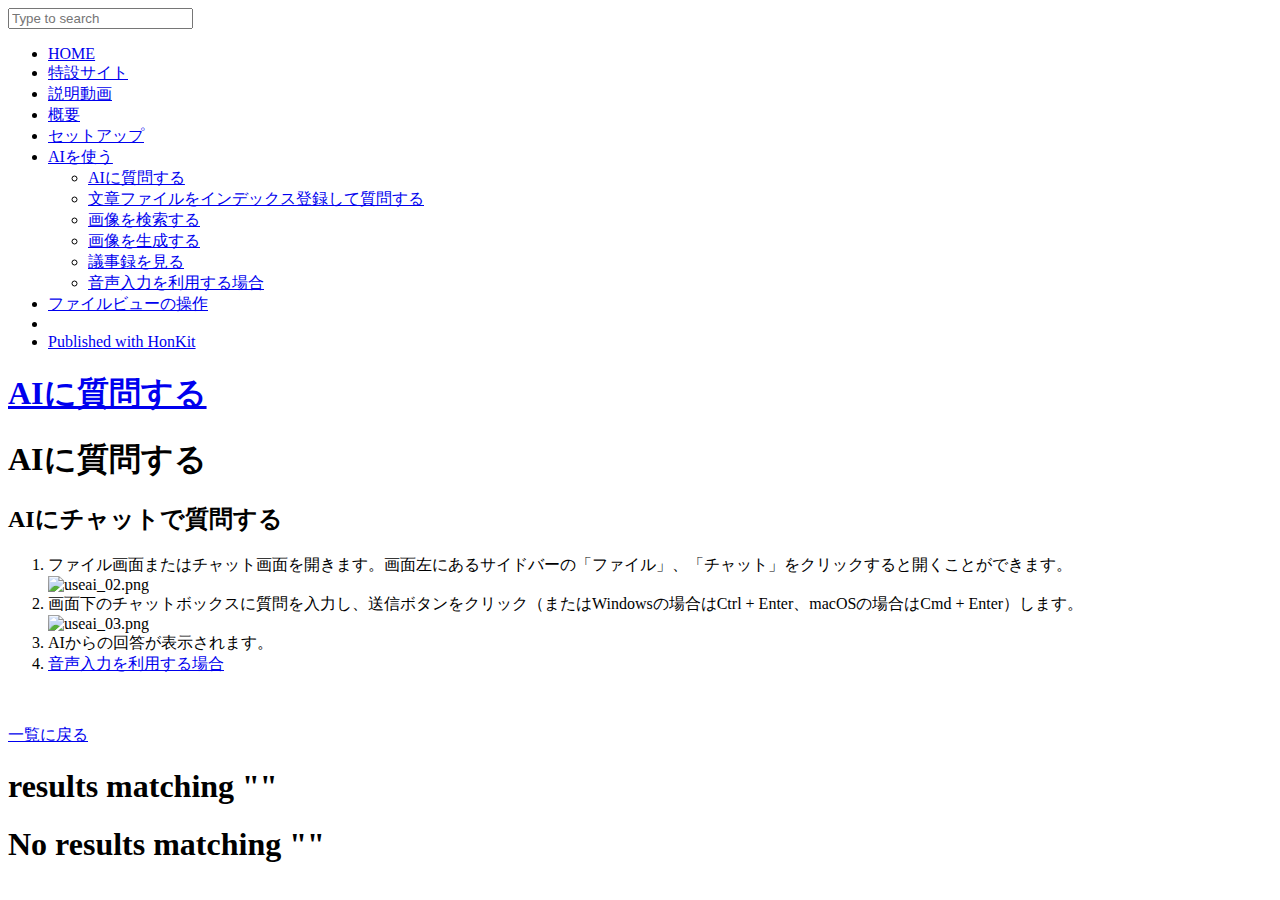
==== AskToAI.html @ 0a0de443 "Create AskToAI.html" ====
<!DOCTYPE HTML>
<html lang="" >
    <head>
        <meta charset="UTF-8">
        <title>AIに質問する · HonKit</title>
        <meta http-equiv="X-UA-Compatible" content="IE=edge" />
        <meta name="description" content="">
        <meta name="generator" content="HonKit 5.1.4">
        
        
        
    
    <link rel="stylesheet" href="gitbook/style.css">

    
            
                
                <link rel="stylesheet" href="gitbook/@honkit/honkit-plugin-highlight/website.css">
                
            
                
                <link rel="stylesheet" href="gitbook/gitbook-plugin-search/search.css">
                
            
                
                <link rel="stylesheet" href="gitbook/gitbook-plugin-fontsettings/website.css">
                
            
        

    

    
        
    
        
    
        
    
        
    
        
    
        
    

        
    
    
    <meta name="HandheldFriendly" content="true"/>
    <meta name="viewport" content="width=device-width, initial-scale=1, user-scalable=no">
    <meta name="apple-mobile-web-app-capable" content="yes">
    <meta name="apple-mobile-web-app-status-bar-style" content="black">
    <link rel="apple-touch-icon-precomposed" sizes="152x152" href="gitbook/images/apple-touch-icon-precomposed-152.png">
    <link rel="shortcut icon" href="gitbook/images/favicon.ico" type="image/x-icon">

    
    <link rel="next" href="FileIndex.html" />
    
    
    <link rel="prev" href="UseAI.html" />
    

    </head>
    <body>
        
<div class="book honkit-cloak">
    <div class="book-summary">
        
            
<div id="book-search-input" role="search">
    <input type="text" placeholder="Type to search" />
</div>

            
                <nav role="navigation">
                


<ul class="summary">
    
    

    

    
        
        
    
        <li class="chapter " data-level="1.1" data-path="./">
            
                <a href="./">
            
                    
                    HOME
            
                </a>
            

            
        </li>
    
        <li class="chapter " data-level="1.2" >
            
                <a target="_blank" href="https://ailia.ai/dx/">
            
                    
                    特設サイト
            
                </a>
            

            
        </li>
    
        <li class="chapter " data-level="1.3" >
            
                <a target="_blank" href="https://www.youtube.com/watch?v=jGhKwrF3by8">
            
                    
                    説明動画
            
                </a>
            

            
        </li>
    
        <li class="chapter " data-level="1.4" data-path="overview.html">
            
                <a href="overview.html">
            
                    
                    概要
            
                </a>
            

            
        </li>
    
        <li class="chapter " data-level="1.5" data-path="SetUp.html">
            
                <a href="SetUp.html">
            
                    
                    セットアップ
            
                </a>
            

            
        </li>
    
        <li class="chapter " data-level="1.6" data-path="UseAI.html">
            
                <a href="UseAI.html">
            
                    
                    AIを使う
            
                </a>
            

            
            <ul class="articles">
                
    
        <li class="chapter active" data-level="1.6.1" data-path="AskToAI.html">
            
                <a href="AskToAI.html">
            
                    
                    AIに質問する
            
                </a>
            

            
        </li>
    
        <li class="chapter " data-level="1.6.2" data-path="FileIndex.html">
            
                <a href="FileIndex.html">
            
                    
                    文章ファイルをインデックス登録して質問する
            
                </a>
            

            
        </li>
    
        <li class="chapter " data-level="1.6.3" data-path="SearchImage.html">
            
                <a href="SearchImage.html">
            
                    
                    画像を検索する
            
                </a>
            

            
        </li>
    
        <li class="chapter " data-level="1.6.4" data-path="GenerateImage.html">
            
                <a href="GenerateImage.html">
            
                    
                    画像を生成する
            
                </a>
            

            
        </li>
    
        <li class="chapter " data-level="1.6.5" data-path="Recording.html">
            
                <a href="Recording.html">
            
                    
                    議事録を見る
            
                </a>
            

            
        </li>
    
        <li class="chapter " data-level="1.6.6" data-path="VoiceInput.html">
            
                <a href="VoiceInput.html">
            
                    
                    音声入力を利用する場合
            
                </a>
            

            
        </li>
    

            </ul>
            
        </li>
    
        <li class="chapter " data-level="1.7" data-path="FileView.html">
            
                <a href="FileView.html">
            
                    
                    ファイルビューの操作
            
                </a>
            

            
        </li>
    

    

    <li class="divider"></li>

    <li>
        <a href="https://github.com/honkit/honkit" target="blank" class="gitbook-link">
            Published with HonKit
        </a>
    </li>
</ul>


                </nav>
            
        
    </div>

    <div class="book-body">
        
            <div class="body-inner">
                
                    

<div class="book-header" role="navigation">
    

    <!-- Title -->
    <h1>
        <i class="fa fa-circle-o-notch fa-spin"></i>
        <a href="." >AIに質問する</a>
    </h1>
</div>




                    <div class="page-wrapper" tabindex="-1" role="main">
                        <div class="page-inner">
                            
<div id="book-search-results">
    <div class="search-noresults">
    
                                <section class="normal markdown-section">
                                
                                <h1 id="aiに質問する">AIに質問する</h1>
<h2 id="aiにチャットで質問する">AIにチャットで質問する</h2>
<ol>
<li>ファイル画面またはチャット画面を開きます。画面左にあるサイドバーの「ファイル」、「チャット」をクリックすると開くことができます。<br>
<img src="img/useai_02.png" alt="useai_02.png"><br></li>
<li>画面下のチャットボックスに質問を入力し、送信ボタンをクリック（またはWindowsの場合はCtrl + Enter、macOSの場合はCmd + Enter）します。<br>
<img src="img/useai_03.png" alt="useai_03.png"><br></li>
<li>AIからの回答が表示されます。</li>
<li><a href="VoiceInput.html">音声入力を利用する場合</a></li>
</ol>
<p><br></p>
<p><a href="UseAI.html">一覧に戻る</a></p>

                                
                                </section>
                            
    </div>
    <div class="search-results">
        <div class="has-results">
            
            <h1 class="search-results-title"><span class='search-results-count'></span> results matching "<span class='search-query'></span>"</h1>
            <ul class="search-results-list"></ul>
            
        </div>
        <div class="no-results">
            
            <h1 class="search-results-title">No results matching "<span class='search-query'></span>"</h1>
            
        </div>
    </div>
</div>

                        </div>
                    </div>
                
            </div>

            
                
                <a href="UseAI.html" class="navigation navigation-prev " aria-label="Previous page: AIを使う">
                    <i class="fa fa-angle-left"></i>
                </a>
                
                
                <a href="FileIndex.html" class="navigation navigation-next " aria-label="Next page: 文章ファイルをインデックス登録して質問する">
                    <i class="fa fa-angle-right"></i>
                </a>
                
            
        
    </div>

    <script>
        var gitbook = gitbook || [];
        gitbook.push(function() {
            gitbook.page.hasChanged({"page":{"title":"AIに質問する","level":"1.6.1","depth":2,"next":{"title":"文章ファイルをインデックス登録して質問する","level":"1.6.2","depth":2,"path":"FileIndex.md","ref":"FileIndex.md","articles":[]},"previous":{"title":"AIを使う","level":"1.6","depth":1,"path":"UseAI.md","ref":"UseAI.md","articles":[{"title":"AIに質問する","level":"1.6.1","depth":2,"path":"AskToAI.md","ref":"AskToAI.md","articles":[]},{"title":"文章ファイルをインデックス登録して質問する","level":"1.6.2","depth":2,"path":"FileIndex.md","ref":"FileIndex.md","articles":[]},{"title":"画像を検索する","level":"1.6.3","depth":2,"path":"SearchImage.md","ref":"SearchImage.md","articles":[]},{"title":"画像を生成する","level":"1.6.4","depth":2,"path":"GenerateImage.md","ref":"GenerateImage.md","articles":[]},{"title":"議事録を見る","level":"1.6.5","depth":2,"path":"Recording.md","ref":"Recording.md","articles":[]},{"title":"音声入力を利用する場合","level":"1.6.6","depth":2,"path":"VoiceInput.md","ref":"VoiceInput.md","articles":[]}]},"dir":"ltr"},"config":{"gitbook":"*","theme":"default","variables":{},"plugins":[],"pluginsConfig":{"highlight":{},"search":{},"lunr":{"maxIndexSize":1000000,"ignoreSpecialCharacters":false},"fontsettings":{"theme":"white","family":"sans","size":2},"theme-default":{"styles":{"website":"styles/website.css","pdf":"styles/pdf.css","epub":"styles/epub.css","mobi":"styles/mobi.css","ebook":"styles/ebook.css","print":"styles/print.css"},"showLevel":false}},"structure":{"langs":"LANGS.md","readme":"README.md","glossary":"GLOSSARY.md","summary":"SUMMARY.md"},"pdf":{"pageNumbers":true,"fontSize":12,"fontFamily":"Arial","paperSize":"a4","chapterMark":"pagebreak","pageBreaksBefore":"/","margin":{"right":62,"left":62,"top":56,"bottom":56},"embedFonts":false},"styles":{"website":"styles/website.css","pdf":"styles/pdf.css","epub":"styles/epub.css","mobi":"styles/mobi.css","ebook":"styles/ebook.css","print":"styles/print.css"}},"file":{"path":"AskToAI.md","mtime":"2024-06-05T19:42:56.003Z","type":"markdown"},"gitbook":{"version":"5.1.4","time":"2024-06-05T20:27:56.074Z"},"basePath":".","book":{"language":""}});
        });
    </script>
</div>

        
    <noscript>
        <style>
            .honkit-cloak {
                display: block !important;
            }
        </style>
    </noscript>
    <script>
        // Restore sidebar state as critical path for prevent layout shift
        function __init__getSidebarState(defaultValue){
            var baseKey = "";
            var key = baseKey + ":sidebar";
            try {
                var value = localStorage[key];
                if (value === undefined) {
                    return defaultValue;
                }
                var parsed = JSON.parse(value);
                return parsed == null ? defaultValue : parsed;
            } catch (e) {
                return defaultValue;
            }
        }
        function __init__restoreLastSidebarState() {
            var isMobile = window.matchMedia("(max-width: 600px)").matches;
            if (isMobile) {
                // Init last state if not mobile
                return;
            }
            var sidebarState = __init__getSidebarState(true);
            var book = document.querySelector(".book");
            // Show sidebar if it enabled
            if (sidebarState && book) {
                book.classList.add("without-animation", "with-summary");
            }
        }

        try {
            __init__restoreLastSidebarState();
        } finally {
            var book = document.querySelector(".book");
            book.classList.remove("honkit-cloak");
        }
    </script>
    <script src="gitbook/gitbook.js"></script>
    <script src="gitbook/theme.js"></script>
    
        
        <script src="gitbook/gitbook-plugin-search/search-engine.js"></script>
        
    
        
        <script src="gitbook/gitbook-plugin-search/search.js"></script>
        
    
        
        <script src="gitbook/gitbook-plugin-lunr/lunr.min.js"></script>
        
    
        
        <script src="gitbook/gitbook-plugin-lunr/search-lunr.js"></script>
        
    
        
        <script src="gitbook/gitbook-plugin-fontsettings/fontsettings.js"></script>
        
    

    </body>
</html>
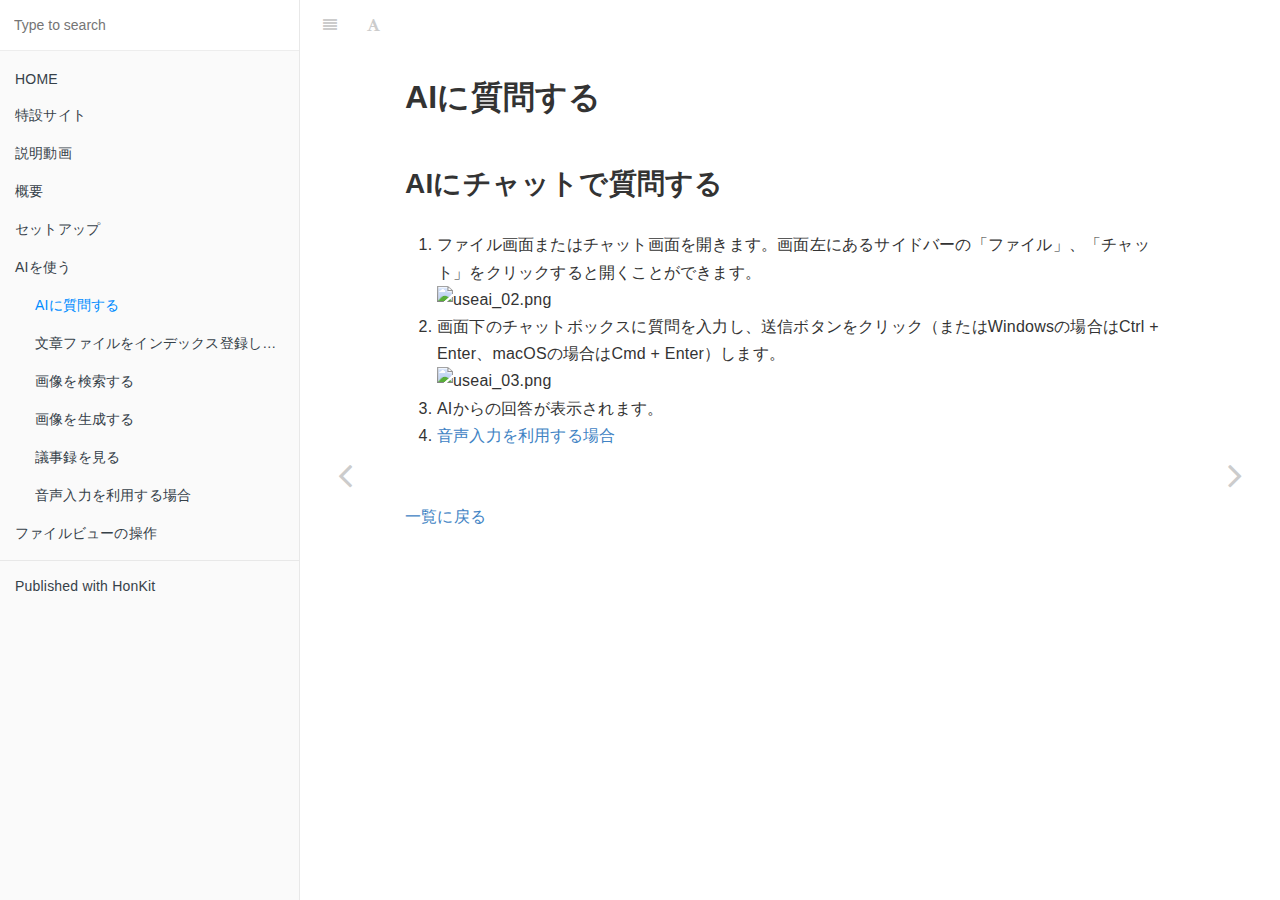
==== commit 7ae281ce: "Update AskToAI.html" ====
--- a/AskToAI.html
+++ b/AskToAI.html
@@ -312,9 +312,9 @@
 <h2 id="aiにチャットで質問する">AIにチャットで質問する</h2>
 <ol>
 <li>ファイル画面またはチャット画面を開きます。画面左にあるサイドバーの「ファイル」、「チャット」をクリックすると開くことができます。<br>
-<img src="img/useai_02.png" alt="useai_02.png"><br></li>
+<img src="https://github.com/TomonoriHattori/ailia-DX-Insight-description/blob/main/img/UseAI_02.png?raw=true" alt="useai_02.png"><br></li>
 <li>画面下のチャットボックスに質問を入力し、送信ボタンをクリック（またはWindowsの場合はCtrl + Enter、macOSの場合はCmd + Enter）します。<br>
-<img src="img/useai_03.png" alt="useai_03.png"><br></li>
+<img src="https://github.com/TomonoriHattori/ailia-DX-Insight-description/blob/main/img/UseAI_03.png?raw=true" alt="useai_03.png"><br></li>
 <li>AIからの回答が表示されます。</li>
 <li><a href="VoiceInput.html">音声入力を利用する場合</a></li>
 </ol>
--- a/gitbook/@honkit/honkit-plugin-highlight/website.css
+++ b/gitbook/@honkit/honkit-plugin-highlight/website.css
@@ -0,0 +1,407 @@
+.book .book-body .page-wrapper .page-inner section.normal pre,
+.book .book-body .page-wrapper .page-inner section.normal code {
+  /* From highlight.js@11.8.0/styles/tomorrow.css */
+  /*!
+  Theme: Tomorrow
+  Author: Chris Kempson (http://chriskempson.com)
+  License: ~ MIT (or more permissive) [via base16-schemes-source]
+  Maintainer: @highlightjs/core-team
+  Version: 2021.09.0
+*/
+}
+.book .book-body .page-wrapper .page-inner section.normal pre pre code.hljs,
+.book .book-body .page-wrapper .page-inner section.normal code pre code.hljs {
+  display: block;
+  overflow-x: auto;
+  padding: 1em;
+}
+.book .book-body .page-wrapper .page-inner section.normal pre code.hljs,
+.book .book-body .page-wrapper .page-inner section.normal code code.hljs {
+  padding: 3px 5px;
+}
+.book .book-body .page-wrapper .page-inner section.normal pre .hljs,
+.book .book-body .page-wrapper .page-inner section.normal code .hljs {
+  color: #4d4d4c;
+  background: #fff;
+}
+.book .book-body .page-wrapper .page-inner section.normal pre .hljs ::selection,
+.book .book-body .page-wrapper .page-inner section.normal code .hljs ::selection,
+.book .book-body .page-wrapper .page-inner section.normal pre .hljs::selection,
+.book .book-body .page-wrapper .page-inner section.normal code .hljs::selection {
+  background-color: #d6d6d6;
+  color: #4d4d4c;
+}
+.book .book-body .page-wrapper .page-inner section.normal pre .hljs-comment,
+.book .book-body .page-wrapper .page-inner section.normal code .hljs-comment {
+  color: #8e908c;
+}
+.book .book-body .page-wrapper .page-inner section.normal pre .hljs-tag,
+.book .book-body .page-wrapper .page-inner section.normal code .hljs-tag {
+  color: #969896;
+}
+.book .book-body .page-wrapper .page-inner section.normal pre .hljs-operator,
+.book .book-body .page-wrapper .page-inner section.normal code .hljs-operator,
+.book .book-body .page-wrapper .page-inner section.normal pre .hljs-punctuation,
+.book .book-body .page-wrapper .page-inner section.normal code .hljs-punctuation,
+.book .book-body .page-wrapper .page-inner section.normal pre .hljs-subst,
+.book .book-body .page-wrapper .page-inner section.normal code .hljs-subst {
+  color: #4d4d4c;
+}
+.book .book-body .page-wrapper .page-inner section.normal pre .hljs-operator,
+.book .book-body .page-wrapper .page-inner section.normal code .hljs-operator {
+  opacity: 0.7;
+}
+.book .book-body .page-wrapper .page-inner section.normal pre .hljs-bullet,
+.book .book-body .page-wrapper .page-inner section.normal code .hljs-bullet,
+.book .book-body .page-wrapper .page-inner section.normal pre .hljs-deletion,
+.book .book-body .page-wrapper .page-inner section.normal code .hljs-deletion,
+.book .book-body .page-wrapper .page-inner section.normal pre .hljs-name,
+.book .book-body .page-wrapper .page-inner section.normal code .hljs-name,
+.book .book-body .page-wrapper .page-inner section.normal pre .hljs-selector-tag,
+.book .book-body .page-wrapper .page-inner section.normal code .hljs-selector-tag,
+.book .book-body .page-wrapper .page-inner section.normal pre .hljs-template-variable,
+.book .book-body .page-wrapper .page-inner section.normal code .hljs-template-variable,
+.book .book-body .page-wrapper .page-inner section.normal pre .hljs-variable,
+.book .book-body .page-wrapper .page-inner section.normal code .hljs-variable {
+  color: #c82829;
+}
+.book .book-body .page-wrapper .page-inner section.normal pre .hljs-attr,
+.book .book-body .page-wrapper .page-inner section.normal code .hljs-attr,
+.book .book-body .page-wrapper .page-inner section.normal pre .hljs-link,
+.book .book-body .page-wrapper .page-inner section.normal code .hljs-link,
+.book .book-body .page-wrapper .page-inner section.normal pre .hljs-literal,
+.book .book-body .page-wrapper .page-inner section.normal code .hljs-literal,
+.book .book-body .page-wrapper .page-inner section.normal pre .hljs-number,
+.book .book-body .page-wrapper .page-inner section.normal code .hljs-number,
+.book .book-body .page-wrapper .page-inner section.normal pre .hljs-symbol,
+.book .book-body .page-wrapper .page-inner section.normal code .hljs-symbol,
+.book .book-body .page-wrapper .page-inner section.normal pre .hljs-variable.constant_,
+.book .book-body .page-wrapper .page-inner section.normal code .hljs-variable.constant_ {
+  color: #f5871f;
+}
+.book .book-body .page-wrapper .page-inner section.normal pre .hljs-class .hljs-title,
+.book .book-body .page-wrapper .page-inner section.normal code .hljs-class .hljs-title,
+.book .book-body .page-wrapper .page-inner section.normal pre .hljs-title,
+.book .book-body .page-wrapper .page-inner section.normal code .hljs-title,
+.book .book-body .page-wrapper .page-inner section.normal pre .hljs-title.class_,
+.book .book-body .page-wrapper .page-inner section.normal code .hljs-title.class_ {
+  color: #eab700;
+}
+.book .book-body .page-wrapper .page-inner section.normal pre .hljs-strong,
+.book .book-body .page-wrapper .page-inner section.normal code .hljs-strong {
+  font-weight: 700;
+  color: #eab700;
+}
+.book .book-body .page-wrapper .page-inner section.normal pre .hljs-addition,
+.book .book-body .page-wrapper .page-inner section.normal code .hljs-addition,
+.book .book-body .page-wrapper .page-inner section.normal pre .hljs-code,
+.book .book-body .page-wrapper .page-inner section.normal code .hljs-code,
+.book .book-body .page-wrapper .page-inner section.normal pre .hljs-string,
+.book .book-body .page-wrapper .page-inner section.normal code .hljs-string,
+.book .book-body .page-wrapper .page-inner section.normal pre .hljs-title.class_.inherited__,
+.book .book-body .page-wrapper .page-inner section.normal code .hljs-title.class_.inherited__ {
+  color: #718c00;
+}
+.book .book-body .page-wrapper .page-inner section.normal pre .hljs-built_in,
+.book .book-body .page-wrapper .page-inner section.normal code .hljs-built_in,
+.book .book-body .page-wrapper .page-inner section.normal pre .hljs-doctag,
+.book .book-body .page-wrapper .page-inner section.normal code .hljs-doctag,
+.book .book-body .page-wrapper .page-inner section.normal pre .hljs-keyword.hljs-atrule,
+.book .book-body .page-wrapper .page-inner section.normal code .hljs-keyword.hljs-atrule,
+.book .book-body .page-wrapper .page-inner section.normal pre .hljs-quote,
+.book .book-body .page-wrapper .page-inner section.normal code .hljs-quote,
+.book .book-body .page-wrapper .page-inner section.normal pre .hljs-regexp,
+.book .book-body .page-wrapper .page-inner section.normal code .hljs-regexp {
+  color: #3e999f;
+}
+.book .book-body .page-wrapper .page-inner section.normal pre .hljs-attribute,
+.book .book-body .page-wrapper .page-inner section.normal code .hljs-attribute,
+.book .book-body .page-wrapper .page-inner section.normal pre .hljs-function .hljs-title,
+.book .book-body .page-wrapper .page-inner section.normal code .hljs-function .hljs-title,
+.book .book-body .page-wrapper .page-inner section.normal pre .hljs-section,
+.book .book-body .page-wrapper .page-inner section.normal code .hljs-section,
+.book .book-body .page-wrapper .page-inner section.normal pre .hljs-title.function_,
+.book .book-body .page-wrapper .page-inner section.normal code .hljs-title.function_,
+.book .book-body .page-wrapper .page-inner section.normal pre .ruby .hljs-property,
+.book .book-body .page-wrapper .page-inner section.normal code .ruby .hljs-property {
+  color: #4271ae;
+}
+.book .book-body .page-wrapper .page-inner section.normal pre .diff .hljs-meta,
+.book .book-body .page-wrapper .page-inner section.normal code .diff .hljs-meta,
+.book .book-body .page-wrapper .page-inner section.normal pre .hljs-keyword,
+.book .book-body .page-wrapper .page-inner section.normal code .hljs-keyword,
+.book .book-body .page-wrapper .page-inner section.normal pre .hljs-template-tag,
+.book .book-body .page-wrapper .page-inner section.normal code .hljs-template-tag,
+.book .book-body .page-wrapper .page-inner section.normal pre .hljs-type,
+.book .book-body .page-wrapper .page-inner section.normal code .hljs-type {
+  color: #8959a8;
+}
+.book .book-body .page-wrapper .page-inner section.normal pre .hljs-emphasis,
+.book .book-body .page-wrapper .page-inner section.normal code .hljs-emphasis {
+  color: #8959a8;
+  font-style: italic;
+}
+.book .book-body .page-wrapper .page-inner section.normal pre .hljs-meta,
+.book .book-body .page-wrapper .page-inner section.normal code .hljs-meta,
+.book .book-body .page-wrapper .page-inner section.normal pre .hljs-meta .hljs-keyword,
+.book .book-body .page-wrapper .page-inner section.normal code .hljs-meta .hljs-keyword,
+.book .book-body .page-wrapper .page-inner section.normal pre .hljs-meta .hljs-string,
+.book .book-body .page-wrapper .page-inner section.normal code .hljs-meta .hljs-string {
+  color: #a3685a;
+}
+.book .book-body .page-wrapper .page-inner section.normal pre .hljs-meta .hljs-keyword,
+.book .book-body .page-wrapper .page-inner section.normal code .hljs-meta .hljs-keyword,
+.book .book-body .page-wrapper .page-inner section.normal pre .hljs-meta-keyword,
+.book .book-body .page-wrapper .page-inner section.normal code .hljs-meta-keyword {
+  font-weight: 700;
+}
+.book.color-theme-1 .book-body .page-wrapper .page-inner section.normal pre,
+.book.color-theme-1 .book-body .page-wrapper .page-inner section.normal code {
+  /* From highlight.js@11.8.0/styles/solarized-light.css */
+  /*!
+  Theme: Solarized Light
+  Author: Ethan Schoonover (modified by aramisgithub)
+  License: ~ MIT (or more permissive) [via base16-schemes-source]
+  Maintainer: @highlightjs/core-team
+  Version: 2021.09.0
+*/
+}
+.book.color-theme-1 .book-body .page-wrapper .page-inner section.normal pre pre code.hljs,
+.book.color-theme-1 .book-body .page-wrapper .page-inner section.normal code pre code.hljs {
+  display: block;
+  overflow-x: auto;
+  padding: 1em;
+}
+.book.color-theme-1 .book-body .page-wrapper .page-inner section.normal pre code.hljs,
+.book.color-theme-1 .book-body .page-wrapper .page-inner section.normal code code.hljs {
+  padding: 3px 5px;
+}
+.book.color-theme-1 .book-body .page-wrapper .page-inner section.normal pre .hljs,
+.book.color-theme-1 .book-body .page-wrapper .page-inner section.normal code .hljs {
+  color: #586e75;
+  background: #fdf6e3;
+}
+.book.color-theme-1 .book-body .page-wrapper .page-inner section.normal pre .hljs ::selection,
+.book.color-theme-1 .book-body .page-wrapper .page-inner section.normal code .hljs ::selection,
+.book.color-theme-1 .book-body .page-wrapper .page-inner section.normal pre .hljs::selection,
+.book.color-theme-1 .book-body .page-wrapper .page-inner section.normal code .hljs::selection {
+  background-color: #93a1a1;
+  color: #586e75;
+}
+.book.color-theme-1 .book-body .page-wrapper .page-inner section.normal pre .hljs-comment,
+.book.color-theme-1 .book-body .page-wrapper .page-inner section.normal code .hljs-comment {
+  color: #839496;
+}
+.book.color-theme-1 .book-body .page-wrapper .page-inner section.normal pre .hljs-tag,
+.book.color-theme-1 .book-body .page-wrapper .page-inner section.normal code .hljs-tag {
+  color: #657b83;
+}
+.book.color-theme-1 .book-body .page-wrapper .page-inner section.normal pre .hljs-operator,
+.book.color-theme-1 .book-body .page-wrapper .page-inner section.normal code .hljs-operator,
+.book.color-theme-1 .book-body .page-wrapper .page-inner section.normal pre .hljs-punctuation,
+.book.color-theme-1 .book-body .page-wrapper .page-inner section.normal code .hljs-punctuation,
+.book.color-theme-1 .book-body .page-wrapper .page-inner section.normal pre .hljs-subst,
+.book.color-theme-1 .book-body .page-wrapper .page-inner section.normal code .hljs-subst {
+  color: #586e75;
+}
+.book.color-theme-1 .book-body .page-wrapper .page-inner section.normal pre .hljs-operator,
+.book.color-theme-1 .book-body .page-wrapper .page-inner section.normal code .hljs-operator {
+  opacity: 0.7;
+}
+.book.color-theme-1 .book-body .page-wrapper .page-inner section.normal pre .hljs-bullet,
+.book.color-theme-1 .book-body .page-wrapper .page-inner section.normal code .hljs-bullet,
+.book.color-theme-1 .book-body .page-wrapper .page-inner section.normal pre .hljs-deletion,
+.book.color-theme-1 .book-body .page-wrapper .page-inner section.normal code .hljs-deletion,
+.book.color-theme-1 .book-body .page-wrapper .page-inner section.normal pre .hljs-name,
+.book.color-theme-1 .book-body .page-wrapper .page-inner section.normal code .hljs-name,
+.book.color-theme-1 .book-body .page-wrapper .page-inner section.normal pre .hljs-selector-tag,
+.book.color-theme-1 .book-body .page-wrapper .page-inner section.normal code .hljs-selector-tag,
+.book.color-theme-1 .book-body .page-wrapper .page-inner section.normal pre .hljs-template-variable,
+.book.color-theme-1 .book-body .page-wrapper .page-inner section.normal code .hljs-template-variable,
+.book.color-theme-1 .book-body .page-wrapper .page-inner section.normal pre .hljs-variable,
+.book.color-theme-1 .book-body .page-wrapper .page-inner section.normal code .hljs-variable {
+  color: #dc322f;
+}
+.book.color-theme-1 .book-body .page-wrapper .page-inner section.normal pre .hljs-attr,
+.book.color-theme-1 .book-body .page-wrapper .page-inner section.normal code .hljs-attr,
+.book.color-theme-1 .book-body .page-wrapper .page-inner section.normal pre .hljs-link,
+.book.color-theme-1 .book-body .page-wrapper .page-inner section.normal code .hljs-link,
+.book.color-theme-1 .book-body .page-wrapper .page-inner section.normal pre .hljs-literal,
+.book.color-theme-1 .book-body .page-wrapper .page-inner section.normal code .hljs-literal,
+.book.color-theme-1 .book-body .page-wrapper .page-inner section.normal pre .hljs-number,
+.book.color-theme-1 .book-body .page-wrapper .page-inner section.normal code .hljs-number,
+.book.color-theme-1 .book-body .page-wrapper .page-inner section.normal pre .hljs-symbol,
+.book.color-theme-1 .book-body .page-wrapper .page-inner section.normal code .hljs-symbol,
+.book.color-theme-1 .book-body .page-wrapper .page-inner section.normal pre .hljs-variable.constant_,
+.book.color-theme-1 .book-body .page-wrapper .page-inner section.normal code .hljs-variable.constant_ {
+  color: #cb4b16;
+}
+.book.color-theme-1 .book-body .page-wrapper .page-inner section.normal pre .hljs-class .hljs-title,
+.book.color-theme-1 .book-body .page-wrapper .page-inner section.normal code .hljs-class .hljs-title,
+.book.color-theme-1 .book-body .page-wrapper .page-inner section.normal pre .hljs-title,
+.book.color-theme-1 .book-body .page-wrapper .page-inner section.normal code .hljs-title,
+.book.color-theme-1 .book-body .page-wrapper .page-inner section.normal pre .hljs-title.class_,
+.book.color-theme-1 .book-body .page-wrapper .page-inner section.normal code .hljs-title.class_ {
+  color: #b58900;
+}
+.book.color-theme-1 .book-body .page-wrapper .page-inner section.normal pre .hljs-strong,
+.book.color-theme-1 .book-body .page-wrapper .page-inner section.normal code .hljs-strong {
+  font-weight: 700;
+  color: #b58900;
+}
+.book.color-theme-1 .book-body .page-wrapper .page-inner section.normal pre .hljs-addition,
+.book.color-theme-1 .book-body .page-wrapper .page-inner section.normal code .hljs-addition,
+.book.color-theme-1 .book-body .page-wrapper .page-inner section.normal pre .hljs-code,
+.book.color-theme-1 .book-body .page-wrapper .page-inner section.normal code .hljs-code,
+.book.color-theme-1 .book-body .page-wrapper .page-inner section.normal pre .hljs-string,
+.book.color-theme-1 .book-body .page-wrapper .page-inner section.normal code .hljs-string,
+.book.color-theme-1 .book-body .page-wrapper .page-inner section.normal pre .hljs-title.class_.inherited__,
+.book.color-theme-1 .book-body .page-wrapper .page-inner section.normal code .hljs-title.class_.inherited__ {
+  color: #859900;
+}
+.book.color-theme-1 .book-body .page-wrapper .page-inner section.normal pre .hljs-built_in,
+.book.color-theme-1 .book-body .page-wrapper .page-inner section.normal code .hljs-built_in,
+.book.color-theme-1 .book-body .page-wrapper .page-inner section.normal pre .hljs-doctag,
+.book.color-theme-1 .book-body .page-wrapper .page-inner section.normal code .hljs-doctag,
+.book.color-theme-1 .book-body .page-wrapper .page-inner section.normal pre .hljs-keyword.hljs-atrule,
+.book.color-theme-1 .book-body .page-wrapper .page-inner section.normal code .hljs-keyword.hljs-atrule,
+.book.color-theme-1 .book-body .page-wrapper .page-inner section.normal pre .hljs-quote,
+.book.color-theme-1 .book-body .page-wrapper .page-inner section.normal code .hljs-quote,
+.book.color-theme-1 .book-body .page-wrapper .page-inner section.normal pre .hljs-regexp,
+.book.color-theme-1 .book-body .page-wrapper .page-inner section.normal code .hljs-regexp {
+  color: #2aa198;
+}
+.book.color-theme-1 .book-body .page-wrapper .page-inner section.normal pre .hljs-attribute,
+.book.color-theme-1 .book-body .page-wrapper .page-inner section.normal code .hljs-attribute,
+.book.color-theme-1 .book-body .page-wrapper .page-inner section.normal pre .hljs-function .hljs-title,
+.book.color-theme-1 .book-body .page-wrapper .page-inner section.normal code .hljs-function .hljs-title,
+.book.color-theme-1 .book-body .page-wrapper .page-inner section.normal pre .hljs-section,
+.book.color-theme-1 .book-body .page-wrapper .page-inner section.normal code .hljs-section,
+.book.color-theme-1 .book-body .page-wrapper .page-inner section.normal pre .hljs-title.function_,
+.book.color-theme-1 .book-body .page-wrapper .page-inner section.normal code .hljs-title.function_,
+.book.color-theme-1 .book-body .page-wrapper .page-inner section.normal pre .ruby .hljs-property,
+.book.color-theme-1 .book-body .page-wrapper .page-inner section.normal code .ruby .hljs-property {
+  color: #268bd2;
+}
+.book.color-theme-1 .book-body .page-wrapper .page-inner section.normal pre .diff .hljs-meta,
+.book.color-theme-1 .book-body .page-wrapper .page-inner section.normal code .diff .hljs-meta,
+.book.color-theme-1 .book-body .page-wrapper .page-inner section.normal pre .hljs-keyword,
+.book.color-theme-1 .book-body .page-wrapper .page-inner section.normal code .hljs-keyword,
+.book.color-theme-1 .book-body .page-wrapper .page-inner section.normal pre .hljs-template-tag,
+.book.color-theme-1 .book-body .page-wrapper .page-inner section.normal code .hljs-template-tag,
+.book.color-theme-1 .book-body .page-wrapper .page-inner section.normal pre .hljs-type,
+.book.color-theme-1 .book-body .page-wrapper .page-inner section.normal code .hljs-type {
+  color: #6c71c4;
+}
+.book.color-theme-1 .book-body .page-wrapper .page-inner section.normal pre .hljs-emphasis,
+.book.color-theme-1 .book-body .page-wrapper .page-inner section.normal code .hljs-emphasis {
+  color: #6c71c4;
+  font-style: italic;
+}
+.book.color-theme-1 .book-body .page-wrapper .page-inner section.normal pre .hljs-meta,
+.book.color-theme-1 .book-body .page-wrapper .page-inner section.normal code .hljs-meta,
+.book.color-theme-1 .book-body .page-wrapper .page-inner section.normal pre .hljs-meta .hljs-keyword,
+.book.color-theme-1 .book-body .page-wrapper .page-inner section.normal code .hljs-meta .hljs-keyword,
+.book.color-theme-1 .book-body .page-wrapper .page-inner section.normal pre .hljs-meta .hljs-string,
+.book.color-theme-1 .book-body .page-wrapper .page-inner section.normal code .hljs-meta .hljs-string {
+  color: #d33682;
+}
+.book.color-theme-1 .book-body .page-wrapper .page-inner section.normal pre .hljs-meta .hljs-keyword,
+.book.color-theme-1 .book-body .page-wrapper .page-inner section.normal code .hljs-meta .hljs-keyword,
+.book.color-theme-1 .book-body .page-wrapper .page-inner section.normal pre .hljs-meta-keyword,
+.book.color-theme-1 .book-body .page-wrapper .page-inner section.normal code .hljs-meta-keyword {
+  font-weight: 700;
+}
+.book.color-theme-2 .book-body .page-wrapper .page-inner section.normal pre,
+.book.color-theme-2 .book-body .page-wrapper .page-inner section.normal code {
+  /* From highlight.js@11.8.0/styles/tomorrow-night-bright.css */
+}
+.book.color-theme-2 .book-body .page-wrapper .page-inner section.normal pre pre code.hljs,
+.book.color-theme-2 .book-body .page-wrapper .page-inner section.normal code pre code.hljs {
+  display: block;
+  overflow-x: auto;
+  padding: 1em;
+}
+.book.color-theme-2 .book-body .page-wrapper .page-inner section.normal pre code.hljs,
+.book.color-theme-2 .book-body .page-wrapper .page-inner section.normal code code.hljs {
+  padding: 3px 5px;
+}
+.book.color-theme-2 .book-body .page-wrapper .page-inner section.normal pre .hljs-comment,
+.book.color-theme-2 .book-body .page-wrapper .page-inner section.normal code .hljs-comment,
+.book.color-theme-2 .book-body .page-wrapper .page-inner section.normal pre .hljs-quote,
+.book.color-theme-2 .book-body .page-wrapper .page-inner section.normal code .hljs-quote {
+  color: #969896;
+}
+.book.color-theme-2 .book-body .page-wrapper .page-inner section.normal pre .hljs-deletion,
+.book.color-theme-2 .book-body .page-wrapper .page-inner section.normal code .hljs-deletion,
+.book.color-theme-2 .book-body .page-wrapper .page-inner section.normal pre .hljs-name,
+.book.color-theme-2 .book-body .page-wrapper .page-inner section.normal code .hljs-name,
+.book.color-theme-2 .book-body .page-wrapper .page-inner section.normal pre .hljs-regexp,
+.book.color-theme-2 .book-body .page-wrapper .page-inner section.normal code .hljs-regexp,
+.book.color-theme-2 .book-body .page-wrapper .page-inner section.normal pre .hljs-selector-class,
+.book.color-theme-2 .book-body .page-wrapper .page-inner section.normal code .hljs-selector-class,
+.book.color-theme-2 .book-body .page-wrapper .page-inner section.normal pre .hljs-selector-id,
+.book.color-theme-2 .book-body .page-wrapper .page-inner section.normal code .hljs-selector-id,
+.book.color-theme-2 .book-body .page-wrapper .page-inner section.normal pre .hljs-tag,
+.book.color-theme-2 .book-body .page-wrapper .page-inner section.normal code .hljs-tag,
+.book.color-theme-2 .book-body .page-wrapper .page-inner section.normal pre .hljs-template-variable,
+.book.color-theme-2 .book-body .page-wrapper .page-inner section.normal code .hljs-template-variable,
+.book.color-theme-2 .book-body .page-wrapper .page-inner section.normal pre .hljs-variable,
+.book.color-theme-2 .book-body .page-wrapper .page-inner section.normal code .hljs-variable {
+  color: #d54e53;
+}
+.book.color-theme-2 .book-body .page-wrapper .page-inner section.normal pre .hljs-built_in,
+.book.color-theme-2 .book-body .page-wrapper .page-inner section.normal code .hljs-built_in,
+.book.color-theme-2 .book-body .page-wrapper .page-inner section.normal pre .hljs-link,
+.book.color-theme-2 .book-body .page-wrapper .page-inner section.normal code .hljs-link,
+.book.color-theme-2 .book-body .page-wrapper .page-inner section.normal pre .hljs-literal,
+.book.color-theme-2 .book-body .page-wrapper .page-inner section.normal code .hljs-literal,
+.book.color-theme-2 .book-body .page-wrapper .page-inner section.normal pre .hljs-meta,
+.book.color-theme-2 .book-body .page-wrapper .page-inner section.normal code .hljs-meta,
+.book.color-theme-2 .book-body .page-wrapper .page-inner section.normal pre .hljs-number,
+.book.color-theme-2 .book-body .page-wrapper .page-inner section.normal code .hljs-number,
+.book.color-theme-2 .book-body .page-wrapper .page-inner section.normal pre .hljs-params,
+.book.color-theme-2 .book-body .page-wrapper .page-inner section.normal code .hljs-params,
+.book.color-theme-2 .book-body .page-wrapper .page-inner section.normal pre .hljs-type,
+.book.color-theme-2 .book-body .page-wrapper .page-inner section.normal code .hljs-type {
+  color: #e78c45;
+}
+.book.color-theme-2 .book-body .page-wrapper .page-inner section.normal pre .hljs-attribute,
+.book.color-theme-2 .book-body .page-wrapper .page-inner section.normal code .hljs-attribute {
+  color: #e7c547;
+}
+.book.color-theme-2 .book-body .page-wrapper .page-inner section.normal pre .hljs-addition,
+.book.color-theme-2 .book-body .page-wrapper .page-inner section.normal code .hljs-addition,
+.book.color-theme-2 .book-body .page-wrapper .page-inner section.normal pre .hljs-bullet,
+.book.color-theme-2 .book-body .page-wrapper .page-inner section.normal code .hljs-bullet,
+.book.color-theme-2 .book-body .page-wrapper .page-inner section.normal pre .hljs-string,
+.book.color-theme-2 .book-body .page-wrapper .page-inner section.normal code .hljs-string,
+.book.color-theme-2 .book-body .page-wrapper .page-inner section.normal pre .hljs-symbol,
+.book.color-theme-2 .book-body .page-wrapper .page-inner section.normal code .hljs-symbol {
+  color: #b9ca4a;
+}
+.book.color-theme-2 .book-body .page-wrapper .page-inner section.normal pre .hljs-section,
+.book.color-theme-2 .book-body .page-wrapper .page-inner section.normal code .hljs-section,
+.book.color-theme-2 .book-body .page-wrapper .page-inner section.normal pre .hljs-title,
+.book.color-theme-2 .book-body .page-wrapper .page-inner section.normal code .hljs-title {
+  color: #7aa6da;
+}
+.book.color-theme-2 .book-body .page-wrapper .page-inner section.normal pre .hljs-keyword,
+.book.color-theme-2 .book-body .page-wrapper .page-inner section.normal code .hljs-keyword,
+.book.color-theme-2 .book-body .page-wrapper .page-inner section.normal pre .hljs-selector-tag,
+.book.color-theme-2 .book-body .page-wrapper .page-inner section.normal code .hljs-selector-tag {
+  color: #c397d8;
+}
+.book.color-theme-2 .book-body .page-wrapper .page-inner section.normal pre .hljs,
+.book.color-theme-2 .book-body .page-wrapper .page-inner section.normal code .hljs {
+  background: #000;
+  color: #eaeaea;
+}
+.book.color-theme-2 .book-body .page-wrapper .page-inner section.normal pre .hljs-emphasis,
+.book.color-theme-2 .book-body .page-wrapper .page-inner section.normal code .hljs-emphasis {
+  font-style: italic;
+}
+.book.color-theme-2 .book-body .page-wrapper .page-inner section.normal pre .hljs-strong,
+.book.color-theme-2 .book-body .page-wrapper .page-inner section.normal code .hljs-strong {
+  font-weight: 700;
+}
--- a/gitbook/gitbook-plugin-search/search.css
+++ b/gitbook/gitbook-plugin-search/search.css
@@ -0,0 +1,35 @@
+/*
+    This CSS only styled the search results section, not the search input
+    It defines the basic interraction to hide content when displaying results, etc
+*/
+#book-search-results .search-results {
+  display: none;
+}
+#book-search-results .search-results ul.search-results-list {
+  list-style-type: none;
+  padding-left: 0;
+}
+#book-search-results .search-results ul.search-results-list li {
+  margin-bottom: 1.5rem;
+  padding-bottom: 0.5rem;
+  /* Highlight results */
+}
+#book-search-results .search-results ul.search-results-list li p em {
+  background-color: rgba(255, 220, 0, 0.4);
+  font-style: normal;
+}
+#book-search-results .search-results .no-results {
+  display: none;
+}
+#book-search-results.open .search-results {
+  display: block;
+}
+#book-search-results.open .search-noresults {
+  display: none;
+}
+#book-search-results.no-results .search-results .has-results {
+  display: none;
+}
+#book-search-results.no-results .search-results .no-results {
+  display: block;
+}
--- a/gitbook/gitbook-plugin-fontsettings/website.css
+++ b/gitbook/gitbook-plugin-fontsettings/website.css
@@ -0,0 +1,291 @@
+/*
+ * Theme 1
+ */
+.color-theme-1 .dropdown-menu {
+  background-color: #111111;
+  border-color: #7e888b;
+}
+.color-theme-1 .dropdown-menu .dropdown-caret .caret-inner {
+  border-bottom: 9px solid #111111;
+}
+.color-theme-1 .dropdown-menu .buttons {
+  border-color: #7e888b;
+}
+.color-theme-1 .dropdown-menu .button {
+  color: #afa790;
+}
+.color-theme-1 .dropdown-menu .button:hover {
+  color: #73553c;
+}
+/*
+ * Theme 2
+ */
+.color-theme-2 .dropdown-menu {
+  background-color: #2d3143;
+  border-color: #272a3a;
+}
+.color-theme-2 .dropdown-menu .dropdown-caret .caret-inner {
+  border-bottom: 9px solid #2d3143;
+}
+.color-theme-2 .dropdown-menu .buttons {
+  border-color: #272a3a;
+}
+.color-theme-2 .dropdown-menu .button {
+  color: #62677f;
+}
+.color-theme-2 .dropdown-menu .button:hover {
+  color: #f4f4f5;
+}
+.book .book-header .font-settings .font-enlarge {
+  line-height: 30px;
+  font-size: 1.4em;
+}
+.book .book-header .font-settings .font-reduce {
+  line-height: 30px;
+  font-size: 1em;
+}
+.book.color-theme-1 .book-body {
+  color: #704214;
+  background: #f3eacb;
+}
+.book.color-theme-1 .book-body .page-wrapper .page-inner section {
+  background: #f3eacb;
+}
+.book.color-theme-2 .book-body {
+  color: #bdcadb;
+  background: #1c1f2b;
+}
+.book.color-theme-2 .book-body .page-wrapper .page-inner section {
+  background: #1c1f2b;
+}
+.book.font-size-0 .book-body .page-inner section {
+  font-size: 1.2rem;
+}
+.book.font-size-1 .book-body .page-inner section {
+  font-size: 1.4rem;
+}
+.book.font-size-2 .book-body .page-inner section {
+  font-size: 1.6rem;
+}
+.book.font-size-3 .book-body .page-inner section {
+  font-size: 2.2rem;
+}
+.book.font-size-4 .book-body .page-inner section {
+  font-size: 4rem;
+}
+.book.font-family-0 {
+  font-family: Georgia, serif;
+}
+.book.font-family-1 {
+  font-family: "Helvetica Neue", Helvetica, Arial, sans-serif;
+}
+.book.color-theme-1 .book-body .page-wrapper .page-inner section.normal {
+  color: #704214;
+}
+.book.color-theme-1 .book-body .page-wrapper .page-inner section.normal a {
+  color: inherit;
+}
+.book.color-theme-1 .book-body .page-wrapper .page-inner section.normal h1,
+.book.color-theme-1 .book-body .page-wrapper .page-inner section.normal h2,
+.book.color-theme-1 .book-body .page-wrapper .page-inner section.normal h3,
+.book.color-theme-1 .book-body .page-wrapper .page-inner section.normal h4,
+.book.color-theme-1 .book-body .page-wrapper .page-inner section.normal h5,
+.book.color-theme-1 .book-body .page-wrapper .page-inner section.normal h6 {
+  color: inherit;
+}
+.book.color-theme-1 .book-body .page-wrapper .page-inner section.normal h1,
+.book.color-theme-1 .book-body .page-wrapper .page-inner section.normal h2 {
+  border-color: inherit;
+}
+.book.color-theme-1 .book-body .page-wrapper .page-inner section.normal h6 {
+  color: inherit;
+}
+.book.color-theme-1 .book-body .page-wrapper .page-inner section.normal hr {
+  background-color: inherit;
+}
+.book.color-theme-1 .book-body .page-wrapper .page-inner section.normal blockquote {
+  border-color: inherit;
+}
+.book.color-theme-1 .book-body .page-wrapper .page-inner section.normal pre,
+.book.color-theme-1 .book-body .page-wrapper .page-inner section.normal code {
+  background: #fdf6e3;
+  color: #657b83;
+  border-color: #f8df9c;
+}
+.book.color-theme-1 .book-body .page-wrapper .page-inner section.normal .highlight {
+  background-color: inherit;
+}
+.book.color-theme-1 .book-body .page-wrapper .page-inner section.normal table th,
+.book.color-theme-1 .book-body .page-wrapper .page-inner section.normal table td {
+  border-color: #f5d06c;
+}
+.book.color-theme-1 .book-body .page-wrapper .page-inner section.normal table tr {
+  color: inherit;
+  background-color: #fdf6e3;
+  border-color: #444444;
+}
+.book.color-theme-1 .book-body .page-wrapper .page-inner section.normal table tr:nth-child(2n) {
+  background-color: #fbeecb;
+}
+.book.color-theme-2 .book-body .page-wrapper .page-inner section.normal {
+  color: #bdcadb;
+}
+.book.color-theme-2 .book-body .page-wrapper .page-inner section.normal a {
+  color: #3eb1d0;
+}
+.book.color-theme-2 .book-body .page-wrapper .page-inner section.normal h1,
+.book.color-theme-2 .book-body .page-wrapper .page-inner section.normal h2,
+.book.color-theme-2 .book-body .page-wrapper .page-inner section.normal h3,
+.book.color-theme-2 .book-body .page-wrapper .page-inner section.normal h4,
+.book.color-theme-2 .book-body .page-wrapper .page-inner section.normal h5,
+.book.color-theme-2 .book-body .page-wrapper .page-inner section.normal h6 {
+  color: #fffffa;
+}
+.book.color-theme-2 .book-body .page-wrapper .page-inner section.normal h1,
+.book.color-theme-2 .book-body .page-wrapper .page-inner section.normal h2 {
+  border-color: #373b4e;
+}
+.book.color-theme-2 .book-body .page-wrapper .page-inner section.normal h6 {
+  color: #373b4e;
+}
+.book.color-theme-2 .book-body .page-wrapper .page-inner section.normal hr {
+  background-color: #373b4e;
+}
+.book.color-theme-2 .book-body .page-wrapper .page-inner section.normal blockquote {
+  border-color: #373b4e;
+}
+.book.color-theme-2 .book-body .page-wrapper .page-inner section.normal pre,
+.book.color-theme-2 .book-body .page-wrapper .page-inner section.normal code {
+  color: #9dbed8;
+  background: #2d3143;
+  border-color: #2d3143;
+}
+.book.color-theme-2 .book-body .page-wrapper .page-inner section.normal .highlight {
+  background-color: #282a39;
+}
+.book.color-theme-2 .book-body .page-wrapper .page-inner section.normal table th,
+.book.color-theme-2 .book-body .page-wrapper .page-inner section.normal table td {
+  border-color: #3b3f54;
+}
+.book.color-theme-2 .book-body .page-wrapper .page-inner section.normal table tr {
+  color: #b6c2d2;
+  background-color: #2d3143;
+  border-color: #3b3f54;
+}
+.book.color-theme-2 .book-body .page-wrapper .page-inner section.normal table tr:nth-child(2n) {
+  background-color: #35394b;
+}
+.book.color-theme-1 .book-header {
+  color: #afa790;
+  background: transparent;
+}
+.book.color-theme-1 .book-header .btn {
+  color: #afa790;
+}
+.book.color-theme-1 .book-header .btn:hover {
+  color: #73553c;
+  background: none;
+}
+.book.color-theme-1 .book-header h1 {
+  color: #704214;
+}
+.book.color-theme-2 .book-header {
+  color: #7e888b;
+  background: transparent;
+}
+.book.color-theme-2 .book-header .btn {
+  color: #3b3f54;
+}
+.book.color-theme-2 .book-header .btn:hover {
+  color: #fffff5;
+  background: none;
+}
+.book.color-theme-2 .book-header h1 {
+  color: #bdcadb;
+}
+.book.color-theme-1 .book-body .navigation {
+  color: #afa790;
+}
+.book.color-theme-1 .book-body .navigation:hover {
+  color: #73553c;
+}
+.book.color-theme-2 .book-body .navigation {
+  color: #383f52;
+}
+.book.color-theme-2 .book-body .navigation:hover {
+  color: #fffff5;
+}
+/*
+ * Theme 1
+ */
+.book.color-theme-1 .book-summary {
+  color: #afa790;
+  background: #111111;
+  border-right: 1px solid rgba(0, 0, 0, 0.07);
+}
+.book.color-theme-1 .book-summary .book-search {
+  background: transparent;
+}
+.book.color-theme-1 .book-summary .book-search input,
+.book.color-theme-1 .book-summary .book-search input:focus {
+  border: 1px solid transparent;
+}
+.book.color-theme-1 .book-summary ul.summary li.divider {
+  background: #7e888b;
+  box-shadow: none;
+}
+.book.color-theme-1 .book-summary ul.summary li i.fa-check {
+  color: #33cc33;
+}
+.book.color-theme-1 .book-summary ul.summary li.done > a {
+  color: #877f6a;
+}
+.book.color-theme-1 .book-summary ul.summary li a,
+.book.color-theme-1 .book-summary ul.summary li span {
+  color: #877f6a;
+  background: transparent;
+  font-weight: normal;
+}
+.book.color-theme-1 .book-summary ul.summary li.active > a,
+.book.color-theme-1 .book-summary ul.summary li a:hover {
+  color: #704214;
+  background: transparent;
+  font-weight: normal;
+}
+/*
+ * Theme 2
+ */
+.book.color-theme-2 .book-summary {
+  color: #bcc1d2;
+  background: #2d3143;
+  border-right: none;
+}
+.book.color-theme-2 .book-summary .book-search {
+  background: transparent;
+}
+.book.color-theme-2 .book-summary .book-search input,
+.book.color-theme-2 .book-summary .book-search input:focus {
+  border: 1px solid transparent;
+}
+.book.color-theme-2 .book-summary ul.summary li.divider {
+  background: #272a3a;
+  box-shadow: none;
+}
+.book.color-theme-2 .book-summary ul.summary li i.fa-check {
+  color: #33cc33;
+}
+.book.color-theme-2 .book-summary ul.summary li.done > a {
+  color: #62687f;
+}
+.book.color-theme-2 .book-summary ul.summary li a,
+.book.color-theme-2 .book-summary ul.summary li span {
+  color: #c1c6d7;
+  background: transparent;
+  font-weight: 600;
+}
+.book.color-theme-2 .book-summary ul.summary li.active > a,
+.book.color-theme-2 .book-summary ul.summary li a:hover {
+  color: #f4f4f5;
+  background: #252737;
+  font-weight: 600;
+}
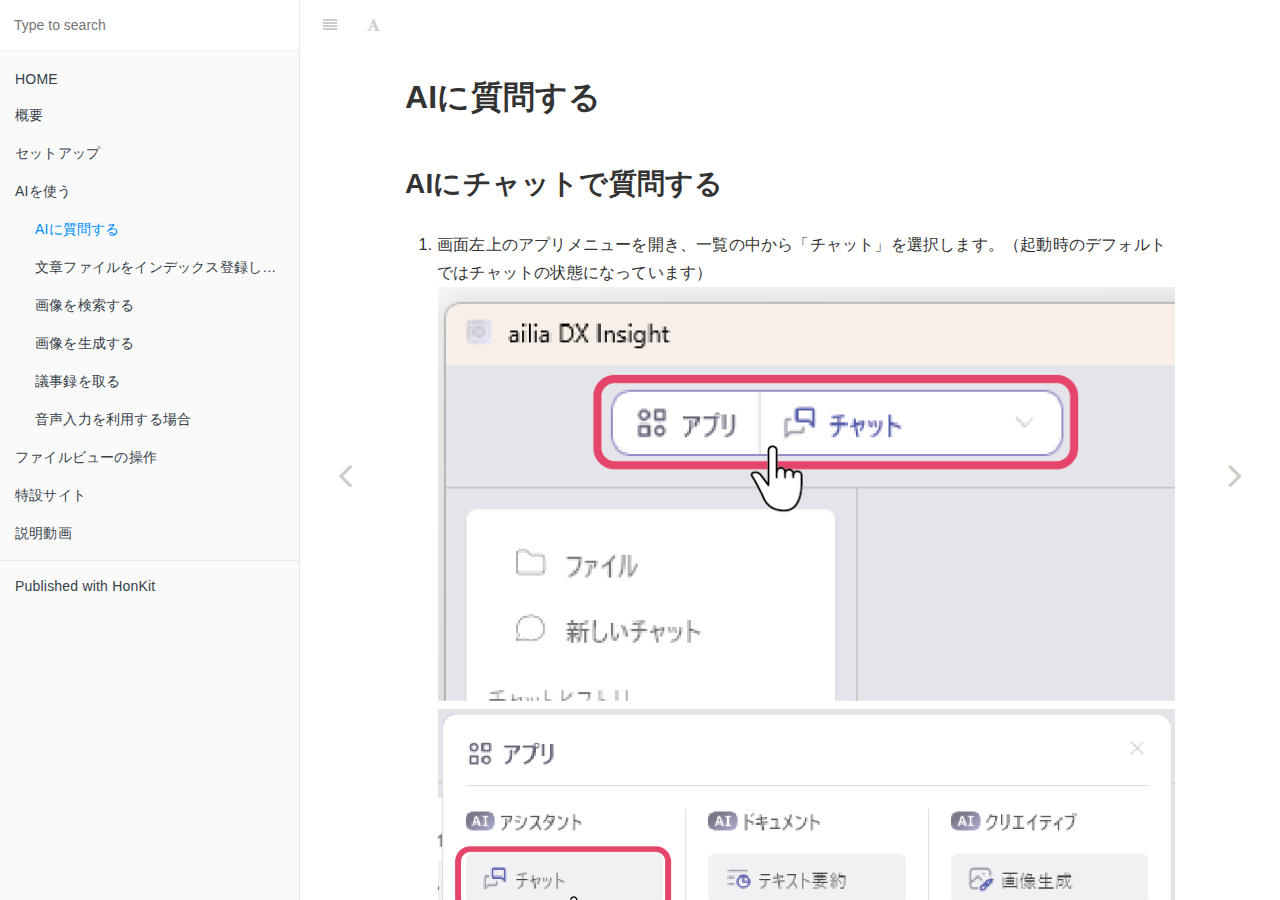
==== commit 845361bd: "Update AskToAI.html" ====
--- a/AskToAI.html
+++ b/AskToAI.html
@@ -3,7 +3,7 @@
 <html lang="" >
     <head>
         <meta charset="UTF-8">
-        <title>AIに質問する · HonKit</title>
+        <title>ailia DX Insight</title>
         <meta http-equiv="X-UA-Compatible" content="IE=edge" />
         <meta name="description" content="">
         <meta name="generator" content="HonKit 5.1.4">
@@ -101,7 +101,143 @@
             
         </li>
     
-        <li class="chapter " data-level="1.2" >
+        <li class="chapter " data-level="1.2" data-path="overview.html">
+            
+                <a href="overview.html">
+            
+                    
+                    概要
+            
+                </a>
+            
+
+            
+        </li>
+    
+        <li class="chapter " data-level="1.3" data-path="SetUp.html">
+            
+                <a href="SetUp.html">
+            
+                    
+                    セットアップ
+            
+                </a>
+            
+
+            
+        </li>
+    
+        <li class="chapter " data-level="1.4" data-path="UseAI.html">
+            
+                <a href="UseAI.html">
+            
+                    
+                    AIを使う
+            
+                </a>
+            
+
+            
+            <ul class="articles">
+                
+    
+        <li class="chapter active" data-level="1.4.1" data-path="AskToAI.html">
+            
+                <a href="AskToAI.html">
+            
+                    
+                    AIに質問する
+            
+                </a>
+            
+
+            
+        </li>
+    
+        <li class="chapter " data-level="1.4.2" data-path="FileIndex.html">
+            
+                <a href="FileIndex.html">
+            
+                    
+                    文章ファイルをインデックス登録して質問する
+            
+                </a>
+            
+
+            
+        </li>
+    
+        <li class="chapter " data-level="1.4.3" data-path="SearchImage.html">
+            
+                <a href="SearchImage.html">
+            
+                    
+                    画像を検索する
+            
+                </a>
+            
+
+            
+        </li>
+    
+        <li class="chapter " data-level="1.4.4" data-path="GenerateImage.html">
+            
+                <a href="GenerateImage.html">
+            
+                    
+                    画像を生成する
+            
+                </a>
+            
+
+            
+        </li>
+    
+        <li class="chapter " data-level="1.4.5" data-path="Recording.html">
+            
+                <a href="Recording.html">
+            
+                    
+                    議事録を取る
+            
+                </a>
+            
+
+            
+        </li>
+    
+        <li class="chapter " data-level="1.4.6" data-path="VoiceInput.html">
+            
+                <a href="VoiceInput.html">
+            
+                    
+                    音声入力を利用する場合
+            
+                </a>
+            
+
+            
+        </li>
+    
+
+            </ul>
+            
+        </li>
+    
+        <li class="chapter " data-level="1.5" data-path="FileView.html">
+            
+                <a href="FileView.html">
+            
+                    
+                    ファイルビューの操作
+            
+                </a>
+            
+
+            
+        </li>
+    
+        <li class="chapter " data-level="1.6" >
             
                 <a target="_blank" href="https://ailia.ai/dx/">
             
@@ -114,148 +250,12 @@
             
         </li>
     
-        <li class="chapter " data-level="1.3" >
+        <li class="chapter " data-level="1.7" >
             
                 <a target="_blank" href="https://www.youtube.com/watch?v=jGhKwrF3by8">
             
                     
                     説明動画
-            
-                </a>
-            
-
-            
-        </li>
-    
-        <li class="chapter " data-level="1.4" data-path="overview.html">
-            
-                <a href="overview.html">
-            
-                    
-                    概要
-            
-                </a>
-            
-
-            
-        </li>
-    
-        <li class="chapter " data-level="1.5" data-path="SetUp.html">
-            
-                <a href="SetUp.html">
-            
-                    
-                    セットアップ
-            
-                </a>
-            
-
-            
-        </li>
-    
-        <li class="chapter " data-level="1.6" data-path="UseAI.html">
-            
-                <a href="UseAI.html">
-            
-                    
-                    AIを使う
-            
-                </a>
-            
-
-            
-            <ul class="articles">
-                
-    
-        <li class="chapter active" data-level="1.6.1" data-path="AskToAI.html">
-            
-                <a href="AskToAI.html">
-            
-                    
-                    AIに質問する
-            
-                </a>
-            
-
-            
-        </li>
-    
-        <li class="chapter " data-level="1.6.2" data-path="FileIndex.html">
-            
-                <a href="FileIndex.html">
-            
-                    
-                    文章ファイルをインデックス登録して質問する
-            
-                </a>
-            
-
-            
-        </li>
-    
-        <li class="chapter " data-level="1.6.3" data-path="SearchImage.html">
-            
-                <a href="SearchImage.html">
-            
-                    
-                    画像を検索する
-            
-                </a>
-            
-
-            
-        </li>
-    
-        <li class="chapter " data-level="1.6.4" data-path="GenerateImage.html">
-            
-                <a href="GenerateImage.html">
-            
-                    
-                    画像を生成する
-            
-                </a>
-            
-
-            
-        </li>
-    
-        <li class="chapter " data-level="1.6.5" data-path="Recording.html">
-            
-                <a href="Recording.html">
-            
-                    
-                    議事録を見る
-            
-                </a>
-            
-
-            
-        </li>
-    
-        <li class="chapter " data-level="1.6.6" data-path="VoiceInput.html">
-            
-                <a href="VoiceInput.html">
-            
-                    
-                    音声入力を利用する場合
-            
-                </a>
-            
-
-            
-        </li>
-    
-
-            </ul>
-            
-        </li>
-    
-        <li class="chapter " data-level="1.7" data-path="FileView.html">
-            
-                <a href="FileView.html">
-            
-                    
-                    ファイルビューの操作
             
                 </a>
             
@@ -311,10 +311,11 @@
                                 <h1 id="aiに質問する">AIに質問する</h1>
 <h2 id="aiにチャットで質問する">AIにチャットで質問する</h2>
 <ol>
-<li>ファイル画面またはチャット画面を開きます。画面左にあるサイドバーの「ファイル」、「チャット」をクリックすると開くことができます。<br>
-<img src="https://github.com/TomonoriHattori/ailia-DX-Insight-description/blob/main/img/UseAI_02.png?raw=true" alt="useai_02.png"><br></li>
-<li>画面下のチャットボックスに質問を入力し、送信ボタンをクリック（またはWindowsの場合はCtrl + Enter、macOSの場合はCmd + Enter）します。<br>
-<img src="https://github.com/TomonoriHattori/ailia-DX-Insight-description/blob/main/img/UseAI_03.png?raw=true" alt="useai_03.png"><br></li>
+<li>画面左上のアプリメニューを開き、一覧の中から「チャット」を選択します。（起動時のデフォルトではチャットの状態になっています）<br>
+<img src="img/UseAI_02_01.png" alt="useai_02.png"><br>
+<img src="img/UseAI_02_02.png" alt="useai_02.png"><br></li>
+<li>画面中央下のチャットボックスに質問を入力し、送信ボタンをクリック（またはWindowsの場合はCtrl + Enter、macOSの場合はCmd + Enter）します。<br>
+<img src="img/UseAI_03.png" alt="useai_03.png"><br></li>
 <li>AIからの回答が表示されます。</li>
 <li><a href="VoiceInput.html">音声入力を利用する場合</a></li>
 </ol>
@@ -363,7 +364,7 @@
     <script>
         var gitbook = gitbook || [];
         gitbook.push(function() {
-            gitbook.page.hasChanged({"page":{"title":"AIに質問する","level":"1.6.1","depth":2,"next":{"title":"文章ファイルをインデックス登録して質問する","level":"1.6.2","depth":2,"path":"FileIndex.md","ref":"FileIndex.md","articles":[]},"previous":{"title":"AIを使う","level":"1.6","depth":1,"path":"UseAI.md","ref":"UseAI.md","articles":[{"title":"AIに質問する","level":"1.6.1","depth":2,"path":"AskToAI.md","ref":"AskToAI.md","articles":[]},{"title":"文章ファイルをインデックス登録して質問する","level":"1.6.2","depth":2,"path":"FileIndex.md","ref":"FileIndex.md","articles":[]},{"title":"画像を検索する","level":"1.6.3","depth":2,"path":"SearchImage.md","ref":"SearchImage.md","articles":[]},{"title":"画像を生成する","level":"1.6.4","depth":2,"path":"GenerateImage.md","ref":"GenerateImage.md","articles":[]},{"title":"議事録を見る","level":"1.6.5","depth":2,"path":"Recording.md","ref":"Recording.md","articles":[]},{"title":"音声入力を利用する場合","level":"1.6.6","depth":2,"path":"VoiceInput.md","ref":"VoiceInput.md","articles":[]}]},"dir":"ltr"},"config":{"gitbook":"*","theme":"default","variables":{},"plugins":[],"pluginsConfig":{"highlight":{},"search":{},"lunr":{"maxIndexSize":1000000,"ignoreSpecialCharacters":false},"fontsettings":{"theme":"white","family":"sans","size":2},"theme-default":{"styles":{"website":"styles/website.css","pdf":"styles/pdf.css","epub":"styles/epub.css","mobi":"styles/mobi.css","ebook":"styles/ebook.css","print":"styles/print.css"},"showLevel":false}},"structure":{"langs":"LANGS.md","readme":"README.md","glossary":"GLOSSARY.md","summary":"SUMMARY.md"},"pdf":{"pageNumbers":true,"fontSize":12,"fontFamily":"Arial","paperSize":"a4","chapterMark":"pagebreak","pageBreaksBefore":"/","margin":{"right":62,"left":62,"top":56,"bottom":56},"embedFonts":false},"styles":{"website":"styles/website.css","pdf":"styles/pdf.css","epub":"styles/epub.css","mobi":"styles/mobi.css","ebook":"styles/ebook.css","print":"styles/print.css"}},"file":{"path":"AskToAI.md","mtime":"2024-06-05T19:42:56.003Z","type":"markdown"},"gitbook":{"version":"5.1.4","time":"2024-06-05T20:27:56.074Z"},"basePath":".","book":{"language":""}});
+            gitbook.page.hasChanged({"page":{"title":"AIに質問する","level":"1.4.1","depth":2,"next":{"title":"文章ファイルをインデックス登録して質問する","level":"1.4.2","depth":2,"path":"FileIndex.md","ref":"FileIndex.md","articles":[]},"previous":{"title":"AIを使う","level":"1.4","depth":1,"path":"UseAI.md","ref":"UseAI.md","articles":[{"title":"AIに質問する","level":"1.4.1","depth":2,"path":"AskToAI.md","ref":"AskToAI.md","articles":[]},{"title":"文章ファイルをインデックス登録して質問する","level":"1.4.2","depth":2,"path":"FileIndex.md","ref":"FileIndex.md","articles":[]},{"title":"画像を検索する","level":"1.4.3","depth":2,"path":"SearchImage.md","ref":"SearchImage.md","articles":[]},{"title":"画像を生成する","level":"1.4.4","depth":2,"path":"GenerateImage.md","ref":"GenerateImage.md","articles":[]},{"title":"議事録を取る","level":"1.4.5","depth":2,"path":"Recording.md","ref":"Recording.md","articles":[]},{"title":"音声入力を利用する場合","level":"1.4.6","depth":2,"path":"VoiceInput.md","ref":"VoiceInput.md","articles":[]}]},"dir":"ltr"},"config":{"gitbook":"*","theme":"default","variables":{},"plugins":[],"pluginsConfig":{"highlight":{},"search":{},"lunr":{"maxIndexSize":1000000,"ignoreSpecialCharacters":false},"fontsettings":{"theme":"white","family":"sans","size":2},"theme-default":{"styles":{"website":"styles/website.css","pdf":"styles/pdf.css","epub":"styles/epub.css","mobi":"styles/mobi.css","ebook":"styles/ebook.css","print":"styles/print.css"},"showLevel":false}},"structure":{"langs":"LANGS.md","readme":"README.md","glossary":"GLOSSARY.md","summary":"SUMMARY.md"},"pdf":{"pageNumbers":true,"fontSize":12,"fontFamily":"Arial","paperSize":"a4","chapterMark":"pagebreak","pageBreaksBefore":"/","margin":{"right":62,"left":62,"top":56,"bottom":56},"embedFonts":false},"styles":{"website":"styles/website.css","pdf":"styles/pdf.css","epub":"styles/epub.css","mobi":"styles/mobi.css","ebook":"styles/ebook.css","print":"styles/print.css"}},"file":{"path":"AskToAI.md","mtime":"2024-06-06T11:28:43.259Z","type":"markdown"},"gitbook":{"version":"5.1.4","time":"2024-06-06T11:33:26.892Z"},"basePath":".","book":{"language":""}});
         });
     </script>
 </div>
